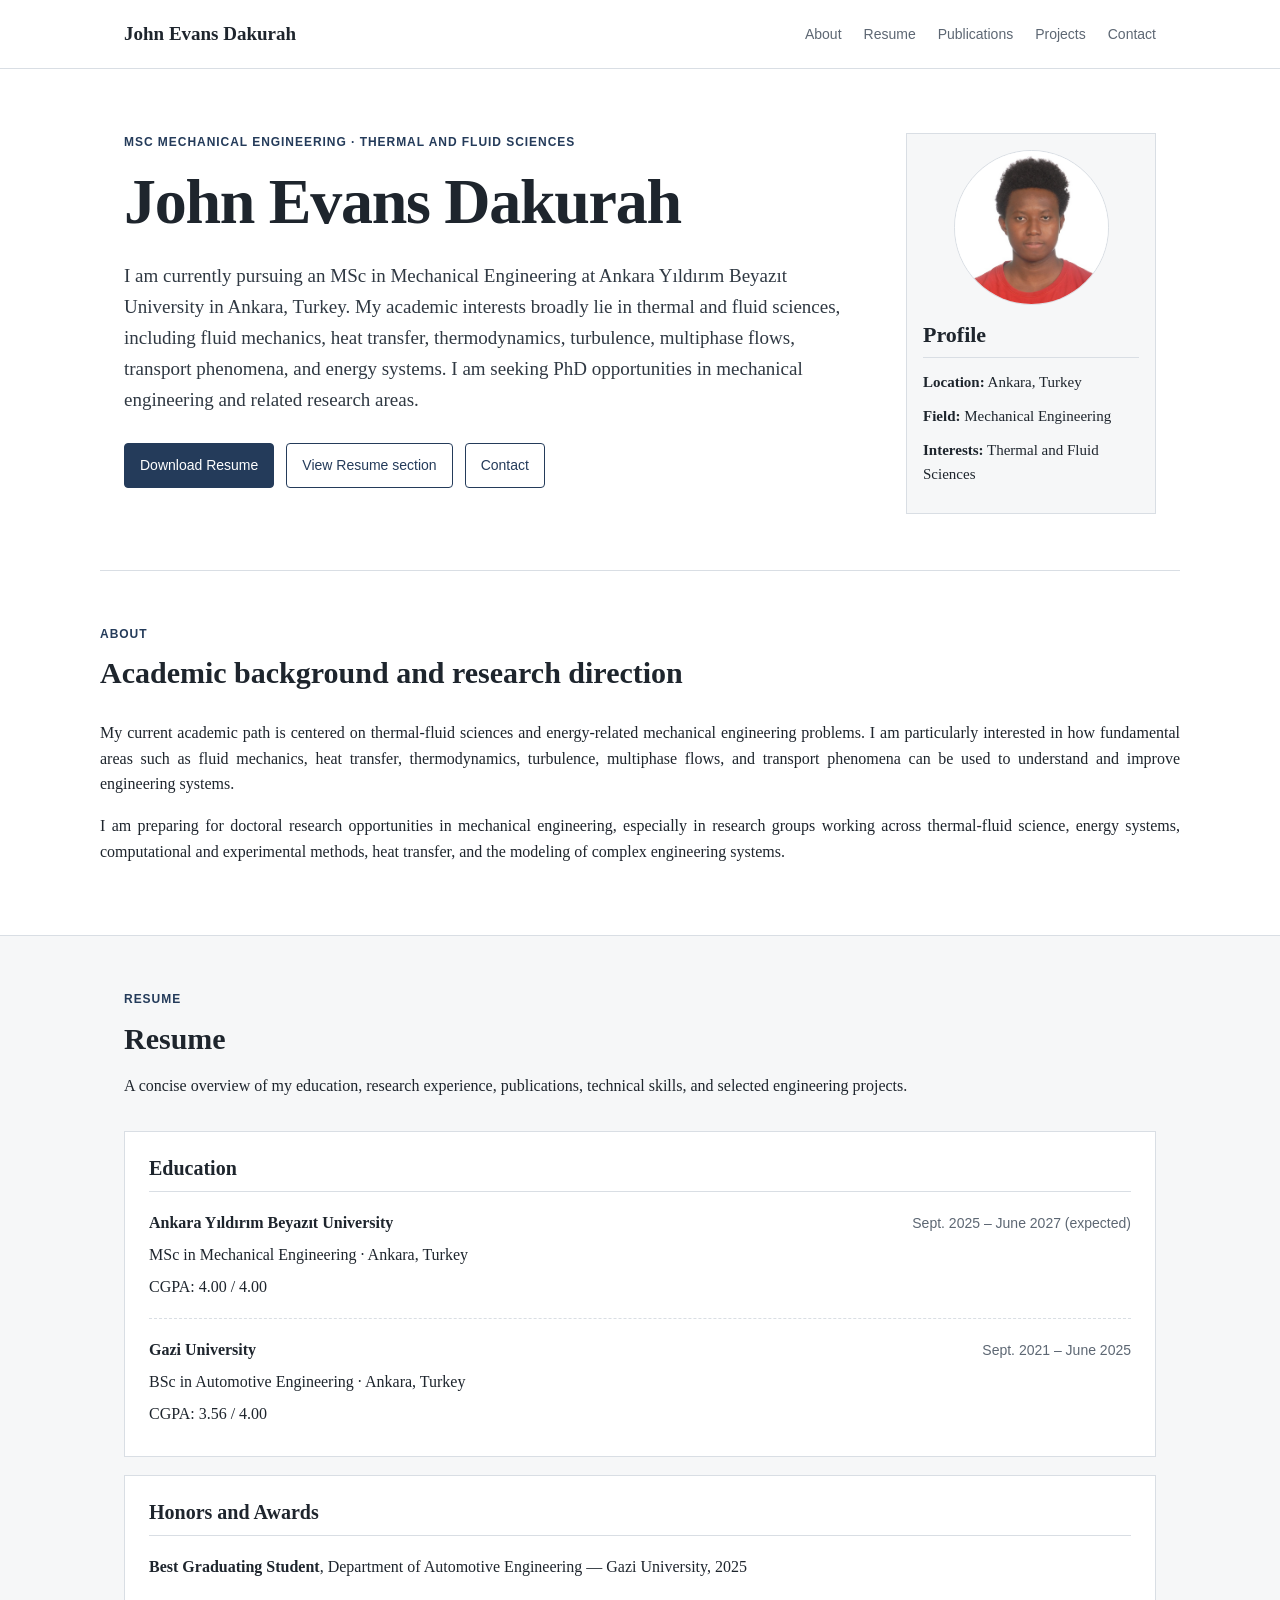
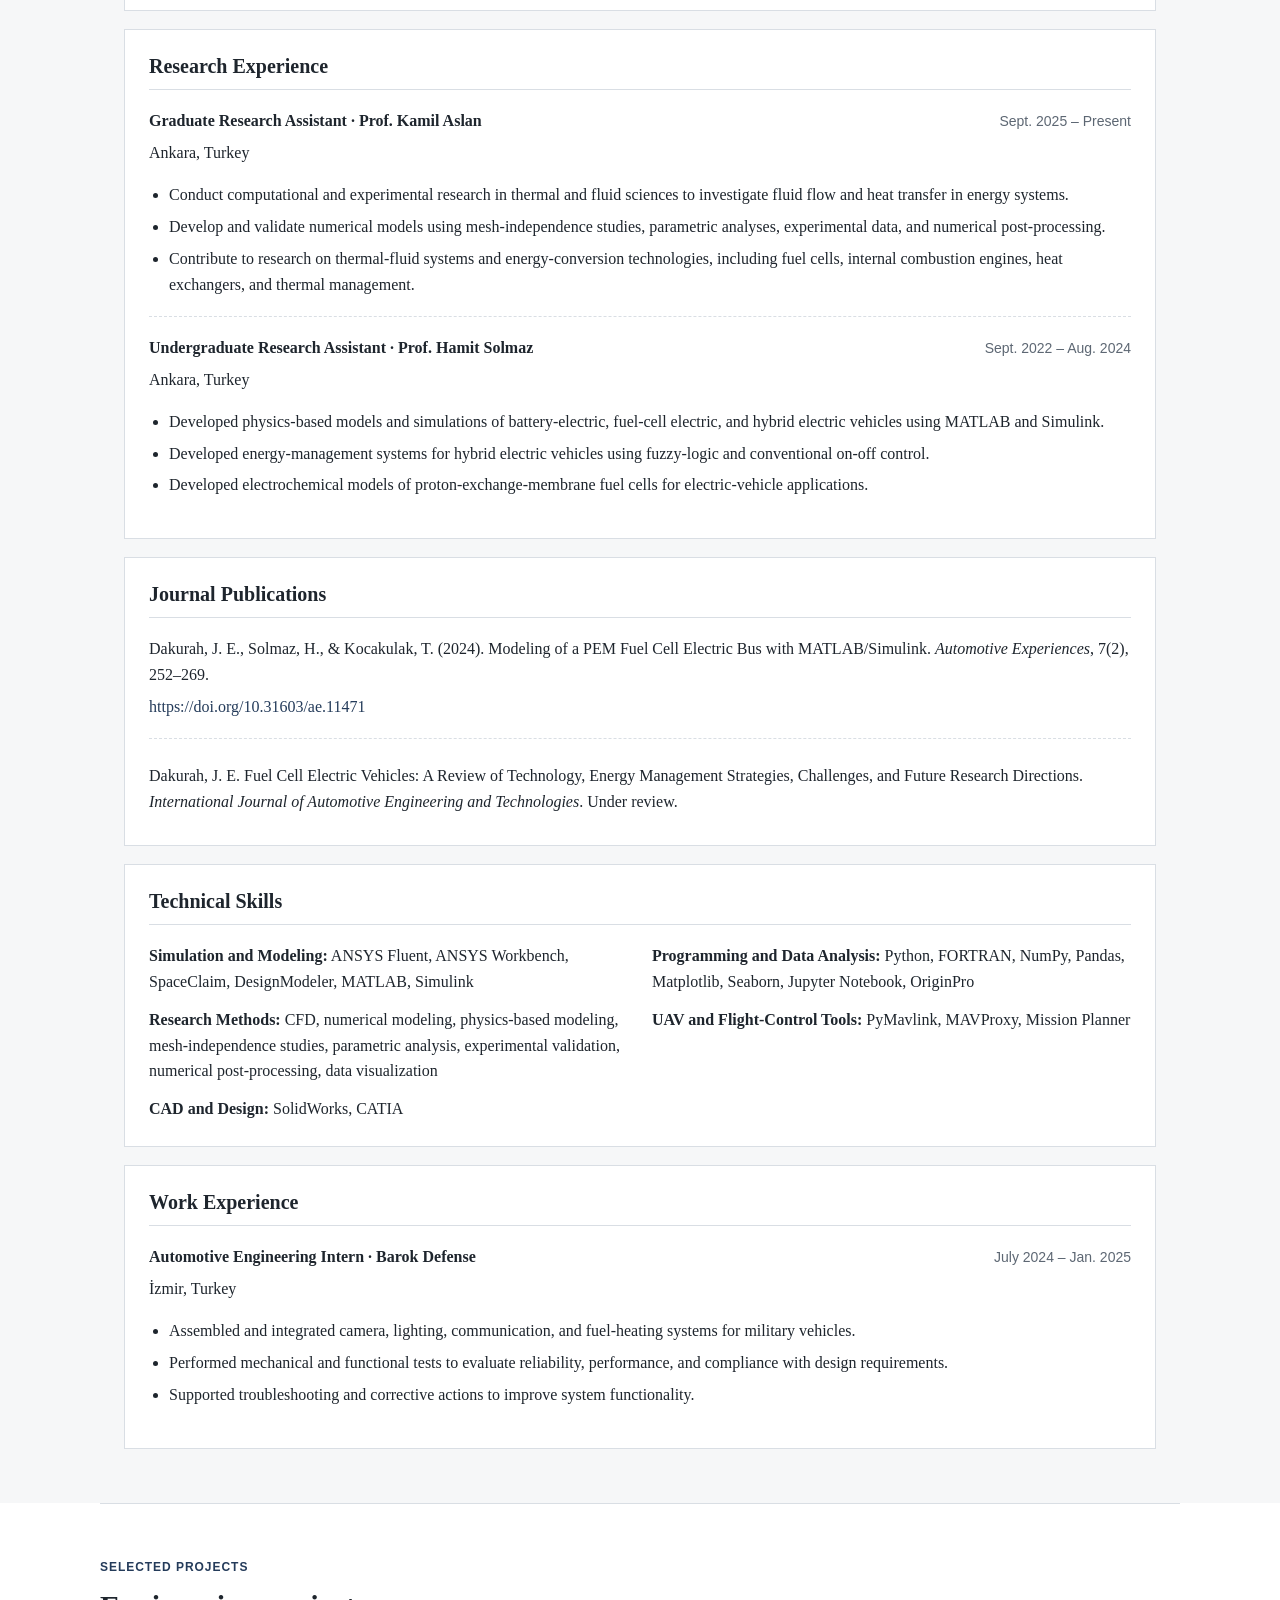
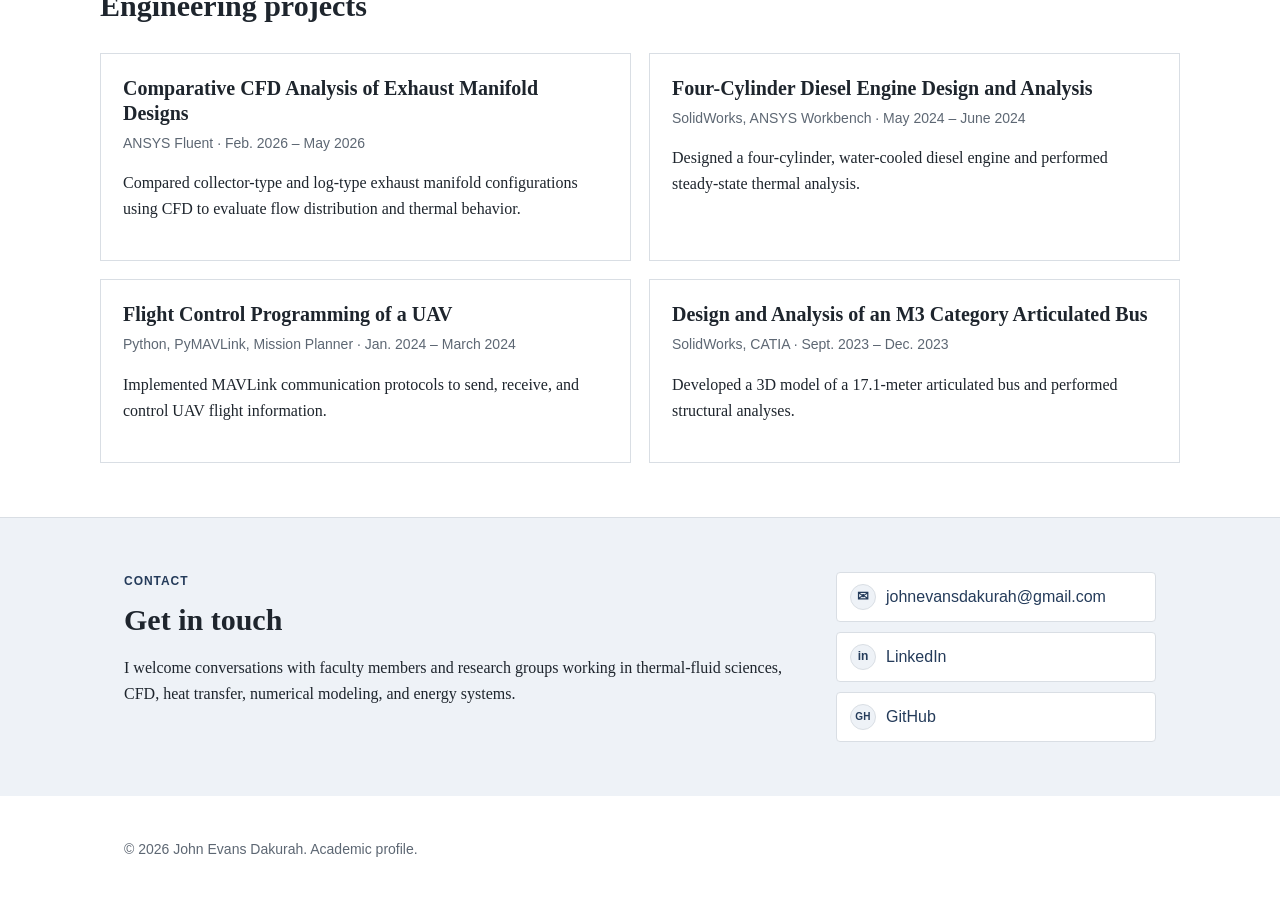
==== index.html @ e7c843f0 "Deploy academic profile website" ====
<!DOCTYPE html>
<html lang="en">
<head>
  <meta charset="UTF-8" />
  <meta name="viewport" content="width=device-width, initial-scale=1.0" />

  <title>John Evans Dakurah | Mechanical Engineering MSc Student</title>
  <meta name="description" content="Academic profile of John Evans Dakurah, an MSc Mechanical Engineering student at Ankara Yıldırım Beyazıt University with interests in thermal and fluid sciences, energy systems, CFD, heat transfer, and doctoral research opportunities." />
  <meta name="author" content="John Evans Dakurah" />
  <meta name="keywords" content="John Evans Dakurah, Mechanical Engineering, MSc Mechanical Engineering, Thermal and Fluid Sciences, Computational Fluid Dynamics, CFD, Heat Transfer, Fluid Mechanics, Energy Systems, Ankara Yıldırım Beyazıt University" />
  <meta name="robots" content="index, follow" />
  <link rel="canonical" href="https://johnevansdakurah.github.io/" />

  <meta property="og:type" content="profile" />
  <meta property="og:title" content="John Evans Dakurah | Mechanical Engineering MSc Student" />
  <meta property="og:description" content="Academic profile of John Evans Dakurah, focused on thermal and fluid sciences, energy systems, CFD, heat transfer, and PhD research opportunities." />
  <meta property="og:url" content="https://johnevansdakurah.github.io/" />
  <meta property="og:image" content="https://johnevansdakurah.github.io/assets/john-evans-dakurah.jpg" />
  <meta property="og:site_name" content="John Evans Dakurah" />

  <meta name="twitter:card" content="summary" />
  <meta name="twitter:title" content="John Evans Dakurah | Mechanical Engineering MSc Student" />
  <meta name="twitter:description" content="Academic profile focused on thermal and fluid sciences, energy systems, CFD, heat transfer, and PhD research opportunities." />
  <meta name="twitter:image" content="https://johnevansdakurah.github.io/assets/john-evans-dakurah.jpg" />

  <link rel="icon" type="image/svg+xml" href="assets/favicon.svg" />
  <link rel="stylesheet" href="styles.css" />

  <script type="application/ld+json">
  {
    "@context": "https://schema.org",
    "@type": "Person",
    "name": "John Evans Dakurah",
    "url": "https://johnevansdakurah.github.io/",
    "image": "https://johnevansdakurah.github.io/assets/john-evans-dakurah.jpg",
    "email": "mailto:johnevansdakurah@gmail.com",
    "jobTitle": "MSc Mechanical Engineering Student",
    "affiliation": {
      "@type": "CollegeOrUniversity",
      "name": "Ankara Yıldırım Beyazıt University"
    },
    "alumniOf": {
      "@type": "CollegeOrUniversity",
      "name": "Gazi University"
    },
    "knowsAbout": [
      "Mechanical Engineering",
      "Thermal and Fluid Sciences",
      "Computational Fluid Dynamics",
      "Heat Transfer",
      "Fluid Mechanics",
      "Energy Systems",
      "Numerical Modeling"
    ],
    "sameAs": [
      "https://www.linkedin.com/in/john-evans-dakurah-824a0a216/",
      "https://github.com/johnevansdakurah"
    ],
    "hasCredential": {
      "@type": "EducationalOccupationalCredential",
      "name": "BSc in Automotive Engineering"
    },
    "subjectOf": {
      "@type": "CreativeWork",
      "name": "John Evans Dakurah Resume",
      "url": "https://johnevansdakurah.github.io/assets/John_Evans_Dakurah_Resume.pdf"
    }
  }
  </script>
</head>
<body>
  <header class="site-header">
    <div class="container header-inner">
      <a class="brand" href="#top">John Evans Dakurah</a>
      <button class="menu-toggle" aria-label="Toggle navigation" aria-expanded="false">Menu</button>
      <nav class="nav" aria-label="Main navigation">
        <a href="#about">About</a>
        <a href="#resume">Resume</a>
        <a href="#publications">Publications</a>
        <a href="#projects">Projects</a>
        <a href="#contact">Contact</a>
      </nav>
    </div>
  </header>

  <main id="top">
    <section class="hero container">
      <div class="hero-copy">
        <p class="eyebrow">MSc Mechanical Engineering · Thermal and Fluid Sciences</p>
        <h1>John Evans Dakurah</h1>
        <p class="lead">
          I am currently pursuing an MSc in Mechanical Engineering at Ankara Yıldırım Beyazıt University in Ankara, Turkey. My academic interests broadly lie in thermal and fluid sciences, including fluid mechanics, heat transfer, thermodynamics, turbulence, multiphase flows, transport phenomena, and energy systems. I am seeking PhD opportunities in mechanical engineering and related research areas.
        </p>
        <div class="hero-actions">
          <a class="button primary" href="assets/John_Evans_Dakurah_Resume.pdf" download>Download Resume</a>
          <a class="button secondary" href="#resume">View Resume section</a>
          <a class="button secondary" href="#contact">Contact</a>
        </div>
      </div>

      <aside class="profile-card" aria-label="Profile summary">
        <img src="assets/john-evans-dakurah.jpg" alt="Portrait of John Evans Dakurah" />
        <div class="profile-text">
          <h2>Profile</h2>
          <p><strong>Location:</strong> Ankara, Turkey</p>
          <p><strong>Field:</strong> Mechanical Engineering</p>
          <p><strong>Interests:</strong> Thermal and Fluid Sciences</p>
        </div>
      </aside>
    </section>

    <section class="section container" id="about">
      <div class="section-heading">
        <p class="eyebrow">About</p>
        <h2>Academic background and research direction</h2>
      </div>
      <div class="about-full">
        <p>
          My current academic path is centered on thermal-fluid sciences and energy-related mechanical engineering problems. I am particularly interested in how fundamental areas such as fluid mechanics, heat transfer, thermodynamics, turbulence, multiphase flows, and transport phenomena can be used to understand and improve engineering systems.
        </p>
        <p>
          I am preparing for doctoral research opportunities in mechanical engineering, especially in research groups working across thermal-fluid science, energy systems, computational and experimental methods, heat transfer, and the modeling of complex engineering systems.
        </p>
      </div>
    </section>

    <section class="section muted" id="resume">
      <div class="container">
        <div class="section-heading compact">
          <p class="eyebrow">Resume</p>
          <h2>Resume</h2>
          <p>A concise overview of my education, research experience, publications, technical skills, and selected engineering projects.</p>
        </div>

        <div class="cv-layout">
          <article class="cv-block">
            <h3>Education</h3>
            <div class="cv-item">
              <div class="cv-topline">
                <strong>Ankara Yıldırım Beyazıt University</strong>
                <span>Sept. 2025 – June 2027 (expected)</span>
              </div>
              <p>MSc in Mechanical Engineering · Ankara, Turkey</p>
              <p>CGPA: 4.00 / 4.00</p>
            </div>
            <div class="cv-item">
              <div class="cv-topline">
                <strong>Gazi University</strong>
                <span>Sept. 2021 – June 2025</span>
              </div>
              <p>BSc in Automotive Engineering · Ankara, Turkey</p>
              <p>CGPA: 3.56 / 4.00</p>
            </div>
          </article>

          <article class="cv-block">
            <h3>Honors and Awards</h3>
            <div class="cv-item">
              <p><strong>Best Graduating Student</strong>, Department of Automotive Engineering — Gazi University, 2025</p>
            </div>
          </article>

          <article class="cv-block">
            <h3>Research Experience</h3>
            <div class="cv-item">
              <div class="cv-topline">
                <strong>Graduate Research Assistant · Prof. Kamil Aslan</strong>
                <span>Sept. 2025 – Present</span>
              </div>
              <p>Ankara, Turkey</p>
              <ul>
                <li>Conduct computational and experimental research in thermal and fluid sciences to investigate fluid flow and heat transfer in energy systems.</li>
                <li>Develop and validate numerical models using mesh-independence studies, parametric analyses, experimental data, and numerical post-processing.</li>
                <li>Contribute to research on thermal-fluid systems and energy-conversion technologies, including fuel cells, internal combustion engines, heat exchangers, and thermal management.</li>
              </ul>
            </div>
            <div class="cv-item">
              <div class="cv-topline">
                <strong>Undergraduate Research Assistant · Prof. Hamit Solmaz</strong>
                <span>Sept. 2022 – Aug. 2024</span>
              </div>
              <p>Ankara, Turkey</p>
              <ul>
                <li>Developed physics-based models and simulations of battery-electric, fuel-cell electric, and hybrid electric vehicles using MATLAB and Simulink.</li>
                <li>Developed energy-management systems for hybrid electric vehicles using fuzzy-logic and conventional on-off control.</li>
                <li>Developed electrochemical models of proton-exchange-membrane fuel cells for electric-vehicle applications.</li>
              </ul>
            </div>
          </article>

          <article class="cv-block" id="publications">
            <h3>Journal Publications</h3>
            <div class="cv-item">
              <p>Dakurah, J. E., Solmaz, H., &amp; Kocakulak, T. (2024). Modeling of a PEM Fuel Cell Electric Bus with MATLAB/Simulink. <em>Automotive Experiences</em>, 7(2), 252–269.</p>
              <p><a href="https://doi.org/10.31603/ae.11471">https://doi.org/10.31603/ae.11471</a></p>
            </div>
            <div class="cv-item">
              <p>Dakurah, J. E. Fuel Cell Electric Vehicles: A Review of Technology, Energy Management Strategies, Challenges, and Future Research Directions. <em>International Journal of Automotive Engineering and Technologies</em>. Under review.</p>
            </div>
          </article>

          <article class="cv-block">
            <h3>Technical Skills</h3>
            <div class="skill-grid skill-columns">
              <div class="skill-column">
                <p><strong>Simulation and Modeling:</strong> ANSYS Fluent, ANSYS Workbench, SpaceClaim, DesignModeler, MATLAB, Simulink</p>
                <p><strong>Research Methods:</strong> CFD, numerical modeling, physics-based modeling, mesh-independence studies, parametric analysis, experimental validation, numerical post-processing, data visualization</p>
                <p><strong>CAD and Design:</strong> SolidWorks, CATIA</p>
              </div>
              <div class="skill-column">
                <p><strong>Programming and Data Analysis:</strong> Python, FORTRAN, NumPy, Pandas, Matplotlib, Seaborn, Jupyter Notebook, OriginPro</p>
                <p><strong>UAV and Flight-Control Tools:</strong> PyMavlink, MAVProxy, Mission Planner</p>
              </div>
            </div>
          </article>

          <article class="cv-block">
            <h3>Work Experience</h3>
            <div class="cv-item">
              <div class="cv-topline">
                <strong>Automotive Engineering Intern · Barok Defense</strong>
                <span>July 2024 – Jan. 2025</span>
              </div>
              <p>İzmir, Turkey</p>
              <ul>
                <li>Assembled and integrated camera, lighting, communication, and fuel-heating systems for military vehicles.</li>
                <li>Performed mechanical and functional tests to evaluate reliability, performance, and compliance with design requirements.</li>
                <li>Supported troubleshooting and corrective actions to improve system functionality.</li>
              </ul>
            </div>
          </article>
        </div>
      </div>
    </section>

    <section class="section container" id="projects">
      <div class="section-heading">
        <p class="eyebrow">Selected Projects</p>
        <h2>Engineering projects</h2>
      </div>
      <div class="project-list">
        <article>
          <h3>Comparative CFD Analysis of Exhaust Manifold Designs</h3>
          <p class="project-meta">ANSYS Fluent · Feb. 2026 – May 2026</p>
          <p>Compared collector-type and log-type exhaust manifold configurations using CFD to evaluate flow distribution and thermal behavior.</p>
        </article>
        <article>
          <h3>Four-Cylinder Diesel Engine Design and Analysis</h3>
          <p class="project-meta">SolidWorks, ANSYS Workbench · May 2024 – June 2024</p>
          <p>Designed a four-cylinder, water-cooled diesel engine and performed steady-state thermal analysis.</p>
        </article>
        <article>
          <h3>Flight Control Programming of a UAV</h3>
          <p class="project-meta">Python, PyMAVLink, Mission Planner · Jan. 2024 – March 2024</p>
          <p>Implemented MAVLink communication protocols to send, receive, and control UAV flight information.</p>
        </article>
        <article>
          <h3>Design and Analysis of an M3 Category Articulated Bus</h3>
          <p class="project-meta">SolidWorks, CATIA · Sept. 2023 – Dec. 2023</p>
          <p>Developed a 3D model of a 17.1-meter articulated bus and performed structural analyses.</p>
        </article>
      </div>
    </section>

    <section class="section contact-section" id="contact">
      <div class="container contact-card">
        <div>
          <p class="eyebrow">Contact</p>
          <h2>Get in touch</h2>
          <p>
            I welcome conversations with faculty members and research groups working in thermal-fluid sciences, CFD, heat transfer, numerical modeling, and energy systems.
          </p>
        </div>
        <div class="contact-links" aria-label="Contact links">
          <a href="mailto:johnevansdakurah@gmail.com">
            <span class="contact-icon email-icon" aria-hidden="true">✉</span>
            <span>johnevansdakurah@gmail.com</span>
          </a>
          <a href="https://www.linkedin.com/in/john-evans-dakurah-824a0a216/" target="_blank" rel="noopener noreferrer">
            <span class="contact-icon linkedin-icon" aria-hidden="true">in</span>
            <span>LinkedIn</span>
          </a>
          <a href="https://github.com/johnevansdakurah" target="_blank" rel="noopener noreferrer">
            <span class="contact-icon github-icon" aria-hidden="true">GH</span>
            <span>GitHub</span>
          </a>
        </div>
      </div>
    </section>
  </main>

  <footer class="footer">
    <div class="container">
      <p>© <span id="year"></span> John Evans Dakurah. Academic profile.</p>
    </div>
  </footer>

  <script src="script.js"></script>
</body>
</html>
---- styles.css ----
:root {
  --bg: #ffffff;
  --paper: #f6f7f8;
  --ink: #1e252d;
  --muted: #5d6773;
  --line: #d9dee4;
  --accent: #243b5a;
  --accent-soft: #eef2f7;
  --max: 1080px;
}

* { box-sizing: border-box; }
html { scroll-behavior: smooth; }
body {
  margin: 0;
  font-family: Georgia, 'Times New Roman', serif;
  background: var(--bg);
  color: var(--ink);
  line-height: 1.62;
}

a { color: var(--accent); text-decoration: none; }
a:hover { text-decoration: underline; }

.container {
  max-width: var(--max);
  margin: 0 auto;
  padding: 0 24px;
}

.site-header {
  border-bottom: 1px solid var(--line);
  background: rgba(255,255,255,.96);
  position: sticky;
  top: 0;
  z-index: 10;
}

.header-inner {
  min-height: 68px;
  display: flex;
  align-items: center;
  justify-content: space-between;
  gap: 20px;
}

.brand {
  font-size: 19px;
  font-weight: 700;
  color: var(--ink);
}

.nav {
  display: flex;
  align-items: center;
  gap: 22px;
  font-family: Arial, Helvetica, sans-serif;
  font-size: 14px;
}

.nav a { color: var(--muted); }
.nav a:hover { color: var(--accent); text-decoration: none; }
.menu-toggle { display: none; }

.hero {
  display: grid;
  grid-template-columns: minmax(0, 1fr) 250px;
  gap: 48px;
  padding-top: 64px;
  padding-bottom: 56px;
  align-items: start;
}

.eyebrow {
  margin: 0 0 10px;
  font-family: Arial, Helvetica, sans-serif;
  font-size: 12px;
  letter-spacing: .08em;
  text-transform: uppercase;
  color: var(--accent);
  font-weight: 700;
}

h1, h2, h3 { line-height: 1.25; margin-top: 0; color: var(--ink); }
h1 { font-size: clamp(38px, 7vw, 64px); margin-bottom: 18px; letter-spacing: -.02em; }
h2 { font-size: 30px; margin-bottom: 12px; }
h3 { font-size: 20px; margin-bottom: 8px; }

.lead { font-size: 19px; color: #303943; }
.hero-copy p { max-width: 760px; }

.hero-actions {
  display: flex;
  flex-wrap: wrap;
  gap: 12px;
  margin-top: 28px;
  font-family: Arial, Helvetica, sans-serif;
}

.button {
  display: inline-block;
  padding: 10px 15px;
  border: 1px solid var(--accent);
  border-radius: 4px;
  font-size: 14px;
}
.button:hover { text-decoration: none; }
.button.primary { background: var(--accent); color: white; }
.button.secondary { background: white; color: var(--accent); }

.profile-card {
  border: 1px solid var(--line);
  background: var(--paper);
  padding: 16px;
  max-width: 250px;
}
.profile-card img {
  width: 155px;
  height: 155px;
  display: block;
  margin: 0 auto 16px;
  object-fit: cover;
  object-position: center center;
  border: 1px solid var(--line);
  border-radius: 50%;
}
.profile-text h2 { font-size: 22px; border-bottom: 1px solid var(--line); padding-bottom: 8px; }
.profile-text p { margin: 10px 0; font-size: 15px; }

.section {
  padding: 54px 0;
  border-top: 1px solid var(--line);
}
.muted { background: var(--paper); }
.section-heading { margin-bottom: 28px; max-width: 760px; }
.section-heading.compact { margin-bottom: 32px; }
.section-heading.compact p:not(.eyebrow) {
  text-align: justify;
}
.about-full {
  max-width: 860px;
}
.about-full p {
  margin-top: 0;
  text-align: justify;
}
ul { padding-left: 20px; }
li { margin: 6px 0; }

.cv-layout {
  display: grid;
  gap: 18px;
}
.cv-block {
  background: white;
  border: 1px solid var(--line);
  padding: 24px;
}
.cv-block h3 {
  padding-bottom: 10px;
  border-bottom: 1px solid var(--line);
  margin-bottom: 18px;
}
.cv-item + .cv-item { margin-top: 18px; padding-top: 18px; border-top: 1px dashed var(--line); }
.cv-item p { margin: 6px 0; }
.cv-topline {
  display: flex;
  justify-content: space-between;
  gap: 20px;
  align-items: baseline;
}
.cv-topline span {
  font-family: Arial, Helvetica, sans-serif;
  color: var(--muted);
  font-size: 14px;
  white-space: nowrap;
}
.skill-grid {
  display: grid;
  grid-template-columns: 1fr 1fr;
  gap: 12px 24px;
}
.skill-grid p { margin: 0; }
.skill-column { display: flex; flex-direction: column; gap: 12px; }

.project-list {
  display: grid;
  grid-template-columns: 1fr 1fr;
  gap: 18px;
}
.project-list article {
  border: 1px solid var(--line);
  padding: 22px;
  background: white;
}
.project-meta {
  font-family: Arial, Helvetica, sans-serif;
  color: var(--muted);
  font-size: 14px;
  margin-top: -2px;
}

.contact-section { background: var(--accent-soft); }
.contact-card {
  display: grid;
  grid-template-columns: 1fr 320px;
  gap: 36px;
  align-items: start;
}
.contact-links {
  display: grid;
  gap: 10px;
  font-family: Arial, Helvetica, sans-serif;
}
.contact-links a {
  border: 1px solid var(--line);
  background: white;
  padding: 11px 13px;
  border-radius: 4px;
  display: flex;
  align-items: center;
  gap: 10px;
}
.contact-links a:hover { text-decoration: none; border-color: var(--accent); }
.contact-icon {
  width: 26px;
  height: 26px;
  border: 1px solid var(--line);
  border-radius: 50%;
  display: inline-flex;
  align-items: center;
  justify-content: center;
  flex: 0 0 26px;
  font-size: 12px;
  font-weight: 700;
  color: var(--accent);
  background: var(--accent-soft);
}
.email-icon { font-size: 14px; }
.linkedin-icon { font-family: Arial, Helvetica, sans-serif; }
.github-icon { font-size: 10px; letter-spacing: .02em; }
.footer {
  padding: 28px 0;
  color: var(--muted);
  font-family: Arial, Helvetica, sans-serif;
  font-size: 14px;
}

@media (max-width: 820px) {
  .menu-toggle {
    display: inline-block;
    border: 1px solid var(--line);
    background: white;
    padding: 8px 10px;
    border-radius: 4px;
  }
  .nav {
    display: none;
    position: absolute;
    top: 68px;
    left: 0;
    right: 0;
    background: white;
    border-bottom: 1px solid var(--line);
    padding: 14px 24px;
    flex-direction: column;
    align-items: flex-start;
  }
  .nav.open { display: flex; }
  .hero, .contact-card { grid-template-columns: 1fr; }
  .hero { gap: 32px; padding-top: 42px; }
  .profile-card { max-width: 300px; margin: 0 auto; }
  .skill-grid, .project-list { grid-template-columns: 1fr; }
  .cv-topline { display: block; }
  .cv-topline span { display: block; margin-top: 4px; }
}

/* Final alignment adjustments: make About and CV intro span the full content width */
#about .section-heading,
#about .about-full,
#resume .section-heading {
  max-width: none;
  width: 100%;
}

#about .about-full p,
#resume .section-heading p:not(.eyebrow) {
  max-width: none;
  width: 100%;
  text-align: justify;
  text-align-last: left;
}

@media (min-width: 821px) {
  #resume .section-heading.compact p:not(.eyebrow) {
    white-space: nowrap;
  }
}
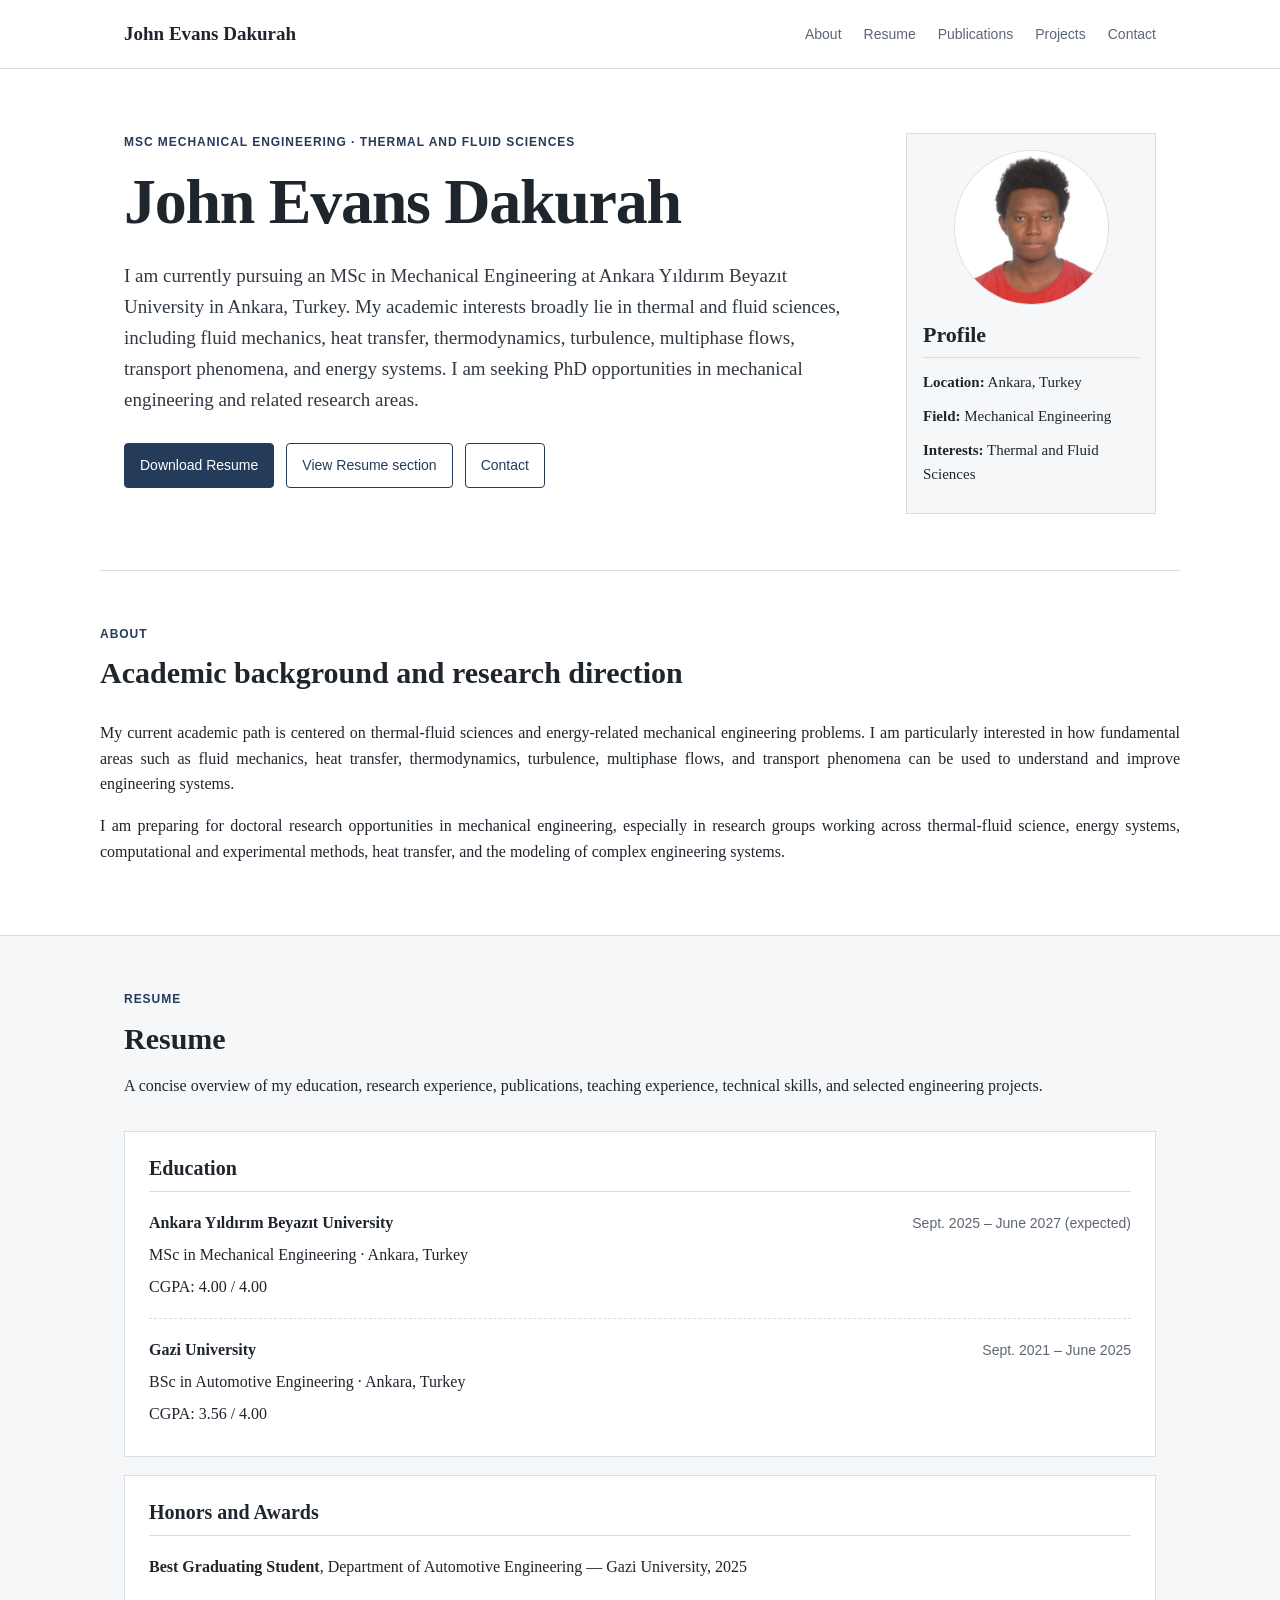
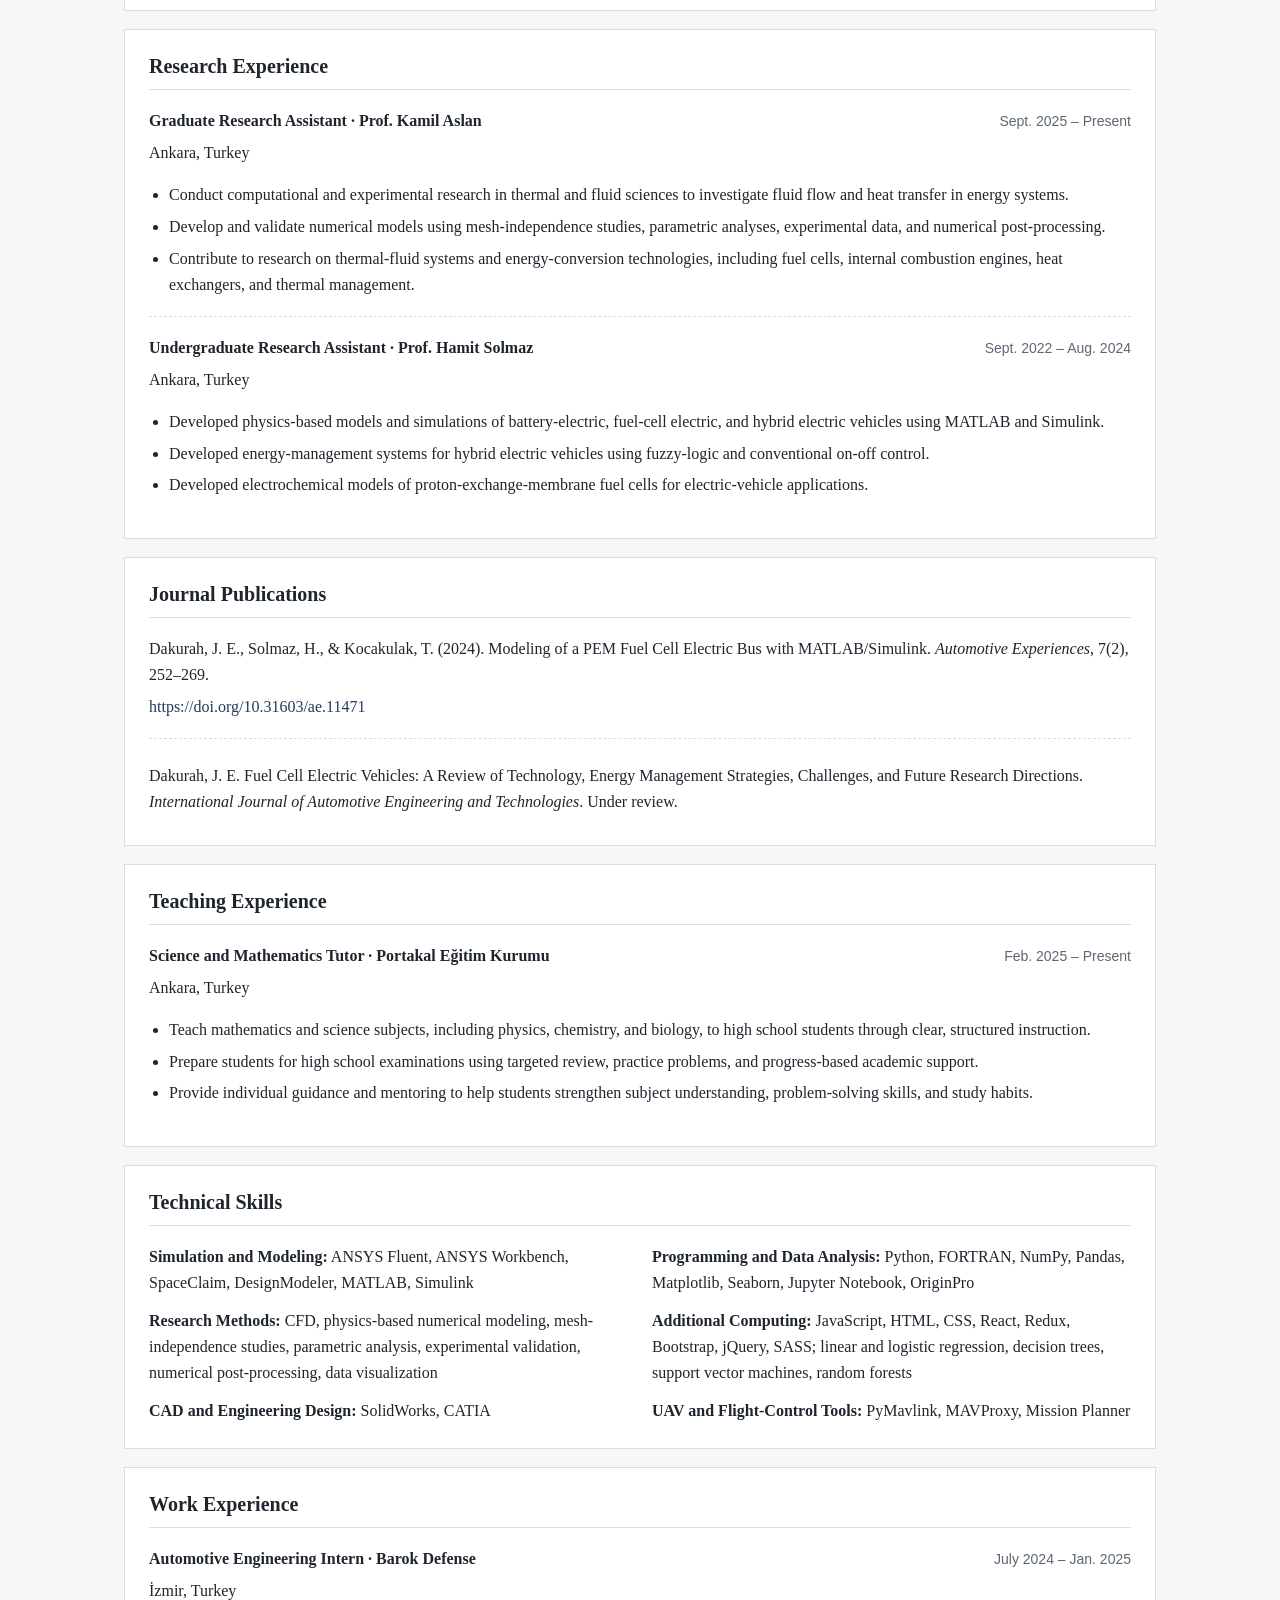
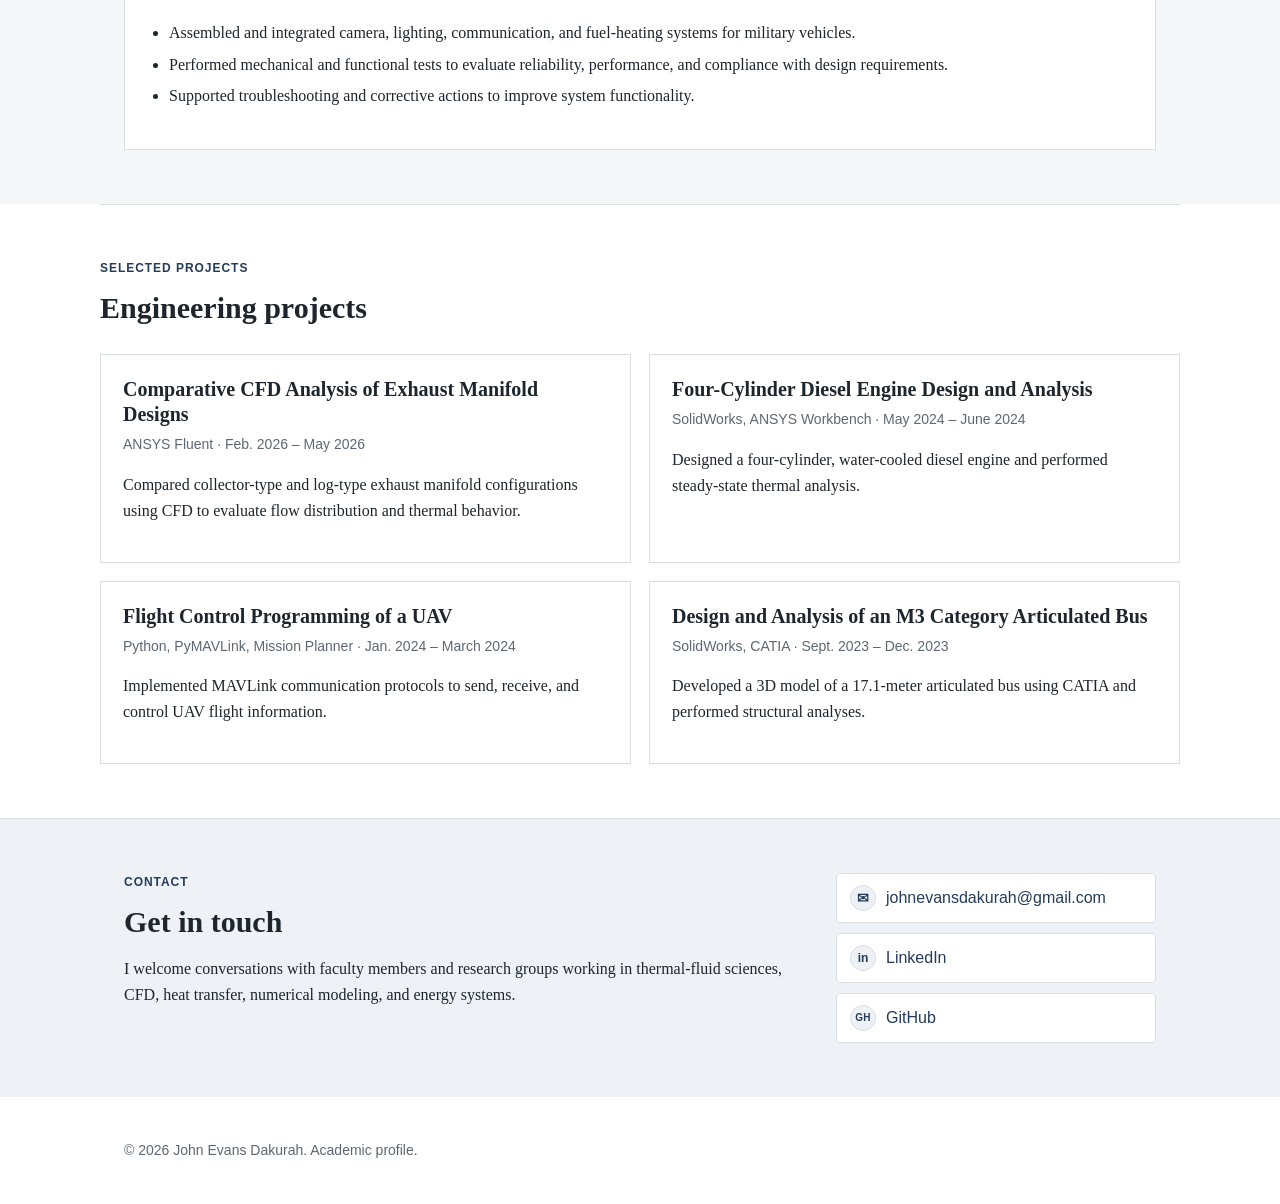
==== commit 27991231: "Update resume skills and teaching experience" ====
--- a/index.html
+++ b/index.html
@@ -129,7 +129,7 @@
         <div class="section-heading compact">
           <p class="eyebrow">Resume</p>
           <h2>Resume</h2>
-          <p>A concise overview of my education, research experience, publications, technical skills, and selected engineering projects.</p>
+          <p>A concise overview of my education, research experience, publications, teaching experience, technical skills, and selected engineering projects.</p>
         </div>
 
         <div class="cv-layout">
@@ -200,15 +200,32 @@
           </article>
 
           <article class="cv-block">
+            <h3>Teaching Experience</h3>
+            <div class="cv-item">
+              <div class="cv-topline">
+                <strong>Science and Mathematics Tutor · Portakal Eğitim Kurumu</strong>
+                <span>Feb. 2025 – Present</span>
+              </div>
+              <p>Ankara, Turkey</p>
+              <ul>
+                <li>Teach mathematics and science subjects, including physics, chemistry, and biology, to high school students through clear, structured instruction.</li>
+                <li>Prepare students for high school examinations using targeted review, practice problems, and progress-based academic support.</li>
+                <li>Provide individual guidance and mentoring to help students strengthen subject understanding, problem-solving skills, and study habits.</li>
+              </ul>
+            </div>
+          </article>
+
+          <article class="cv-block">
             <h3>Technical Skills</h3>
             <div class="skill-grid skill-columns">
               <div class="skill-column">
                 <p><strong>Simulation and Modeling:</strong> ANSYS Fluent, ANSYS Workbench, SpaceClaim, DesignModeler, MATLAB, Simulink</p>
-                <p><strong>Research Methods:</strong> CFD, numerical modeling, physics-based modeling, mesh-independence studies, parametric analysis, experimental validation, numerical post-processing, data visualization</p>
-                <p><strong>CAD and Design:</strong> SolidWorks, CATIA</p>
+                <p><strong>Research Methods:</strong> CFD, physics-based numerical modeling, mesh-independence studies, parametric analysis, experimental validation, numerical post-processing, data visualization</p>
+                <p><strong>CAD and Engineering Design:</strong> SolidWorks, CATIA</p>
               </div>
               <div class="skill-column">
                 <p><strong>Programming and Data Analysis:</strong> Python, FORTRAN, NumPy, Pandas, Matplotlib, Seaborn, Jupyter Notebook, OriginPro</p>
+                <p><strong>Additional Computing:</strong> JavaScript, HTML, CSS, React, Redux, Bootstrap, jQuery, SASS; linear and logistic regression, decision trees, support vector machines, random forests</p>
                 <p><strong>UAV and Flight-Control Tools:</strong> PyMavlink, MAVProxy, Mission Planner</p>
               </div>
             </div>
@@ -257,7 +274,7 @@
         <article>
           <h3>Design and Analysis of an M3 Category Articulated Bus</h3>
           <p class="project-meta">SolidWorks, CATIA · Sept. 2023 – Dec. 2023</p>
-          <p>Developed a 3D model of a 17.1-meter articulated bus and performed structural analyses.</p>
+          <p>Developed a 3D model of a 17.1-meter articulated bus using CATIA and performed structural analyses.</p>
         </article>
       </div>
     </section>
--- a/styles.css
+++ b/styles.css
@@ -296,3 +296,67 @@
     white-space: nowrap;
   }
 }
+
+/* Mobile readability and academic card treatment */
+@media (max-width: 820px) {
+  .container {
+    padding-left: 22px;
+    padding-right: 22px;
+  }
+
+  .section {
+    padding: 42px 0;
+  }
+
+  #about .about-full {
+    background: #ffffff;
+    border: 1px solid var(--line);
+    border-left: 4px solid var(--accent);
+    padding: 22px 20px;
+    box-shadow: 0 8px 22px rgba(30, 37, 45, 0.06);
+  }
+
+  #about .about-full p,
+  #resume .section-heading p:not(.eyebrow) {
+    text-align: left;
+    text-align-last: auto;
+    overflow-wrap: break-word;
+    word-break: normal;
+    hyphens: auto;
+  }
+
+  #resume .section-heading.compact {
+    background: #ffffff;
+    border: 1px solid var(--line);
+    border-left: 4px solid var(--accent);
+    padding: 22px 20px;
+    box-shadow: 0 8px 22px rgba(30, 37, 45, 0.06);
+  }
+
+  #resume .section-heading.compact p:not(.eyebrow) {
+    margin-bottom: 0;
+  }
+}
+
+@media (max-width: 480px) {
+  .container {
+    padding-left: 18px;
+    padding-right: 18px;
+  }
+
+  #about .about-full,
+  #resume .section-heading.compact,
+  .cv-block,
+  .project-list article {
+    padding-left: 18px;
+    padding-right: 18px;
+  }
+
+  h1 {
+    font-size: 38px;
+  }
+
+  h2 {
+    font-size: 26px;
+  }
+}
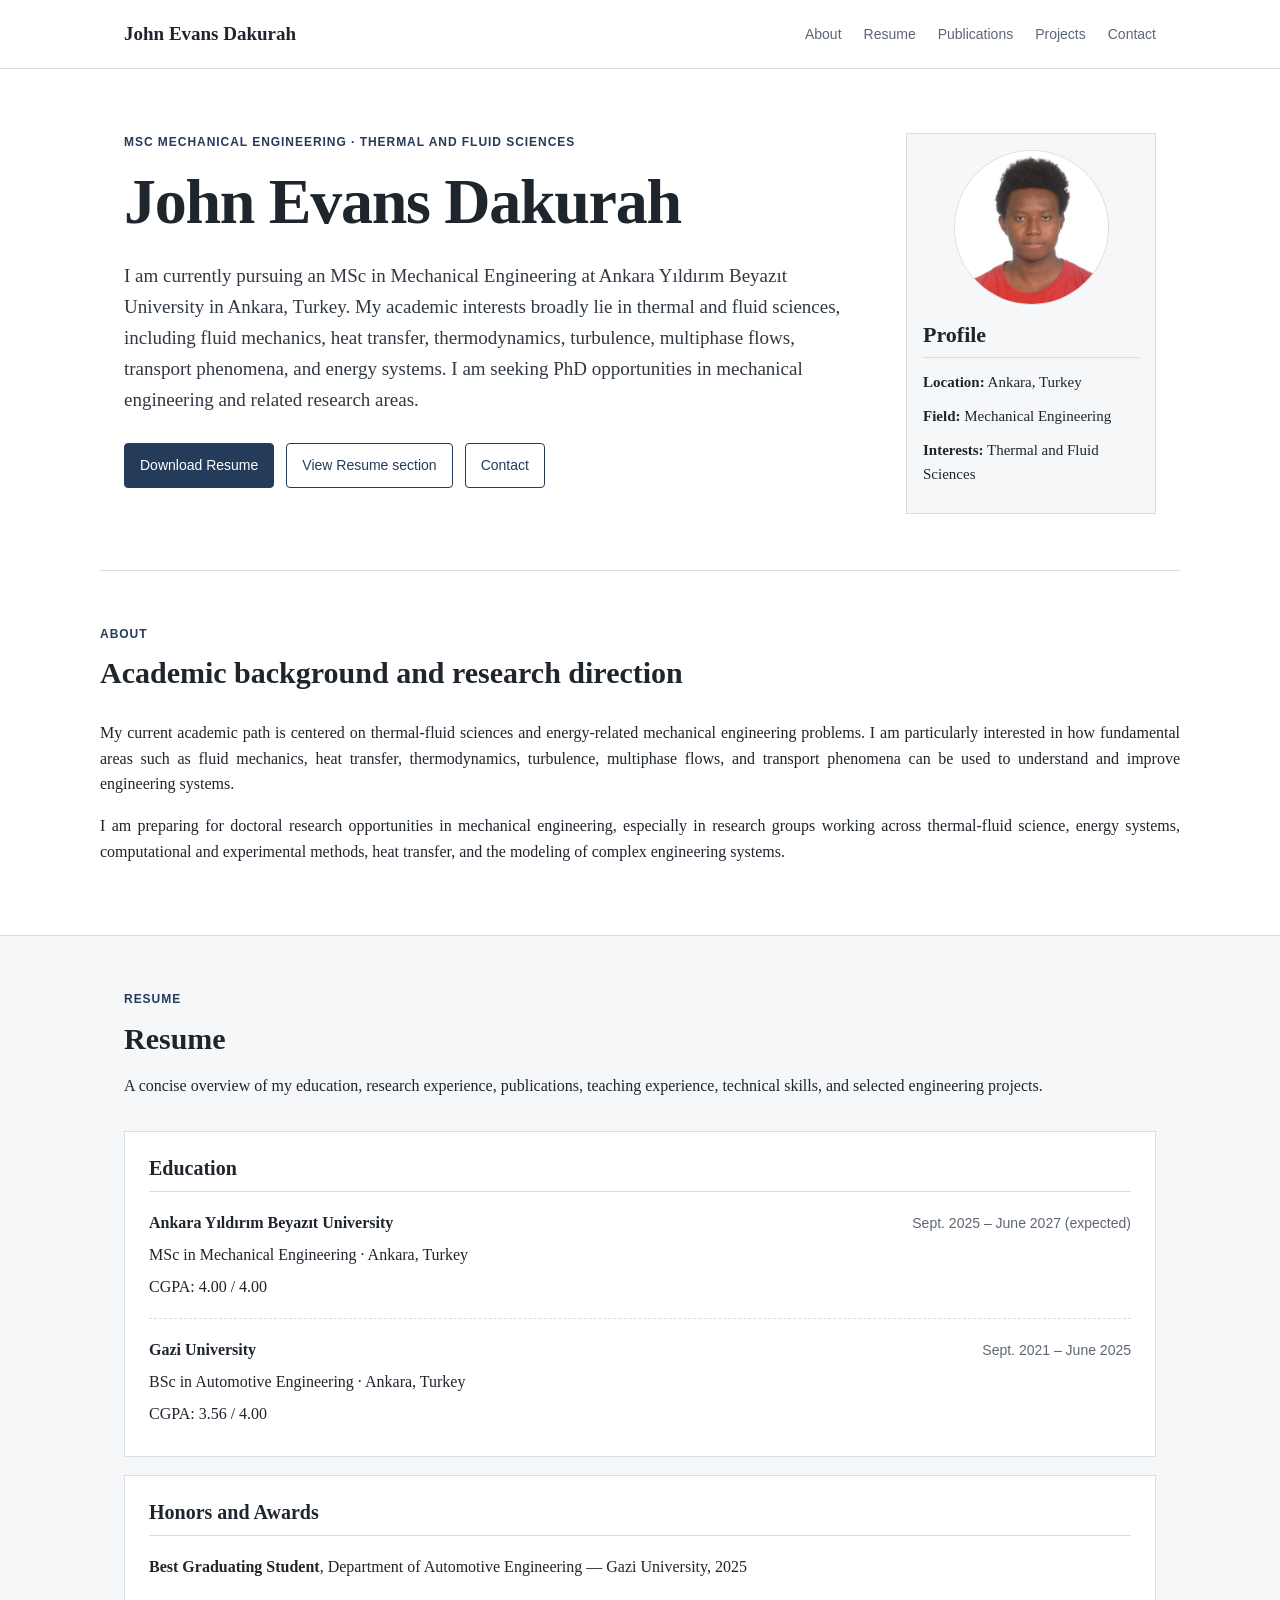
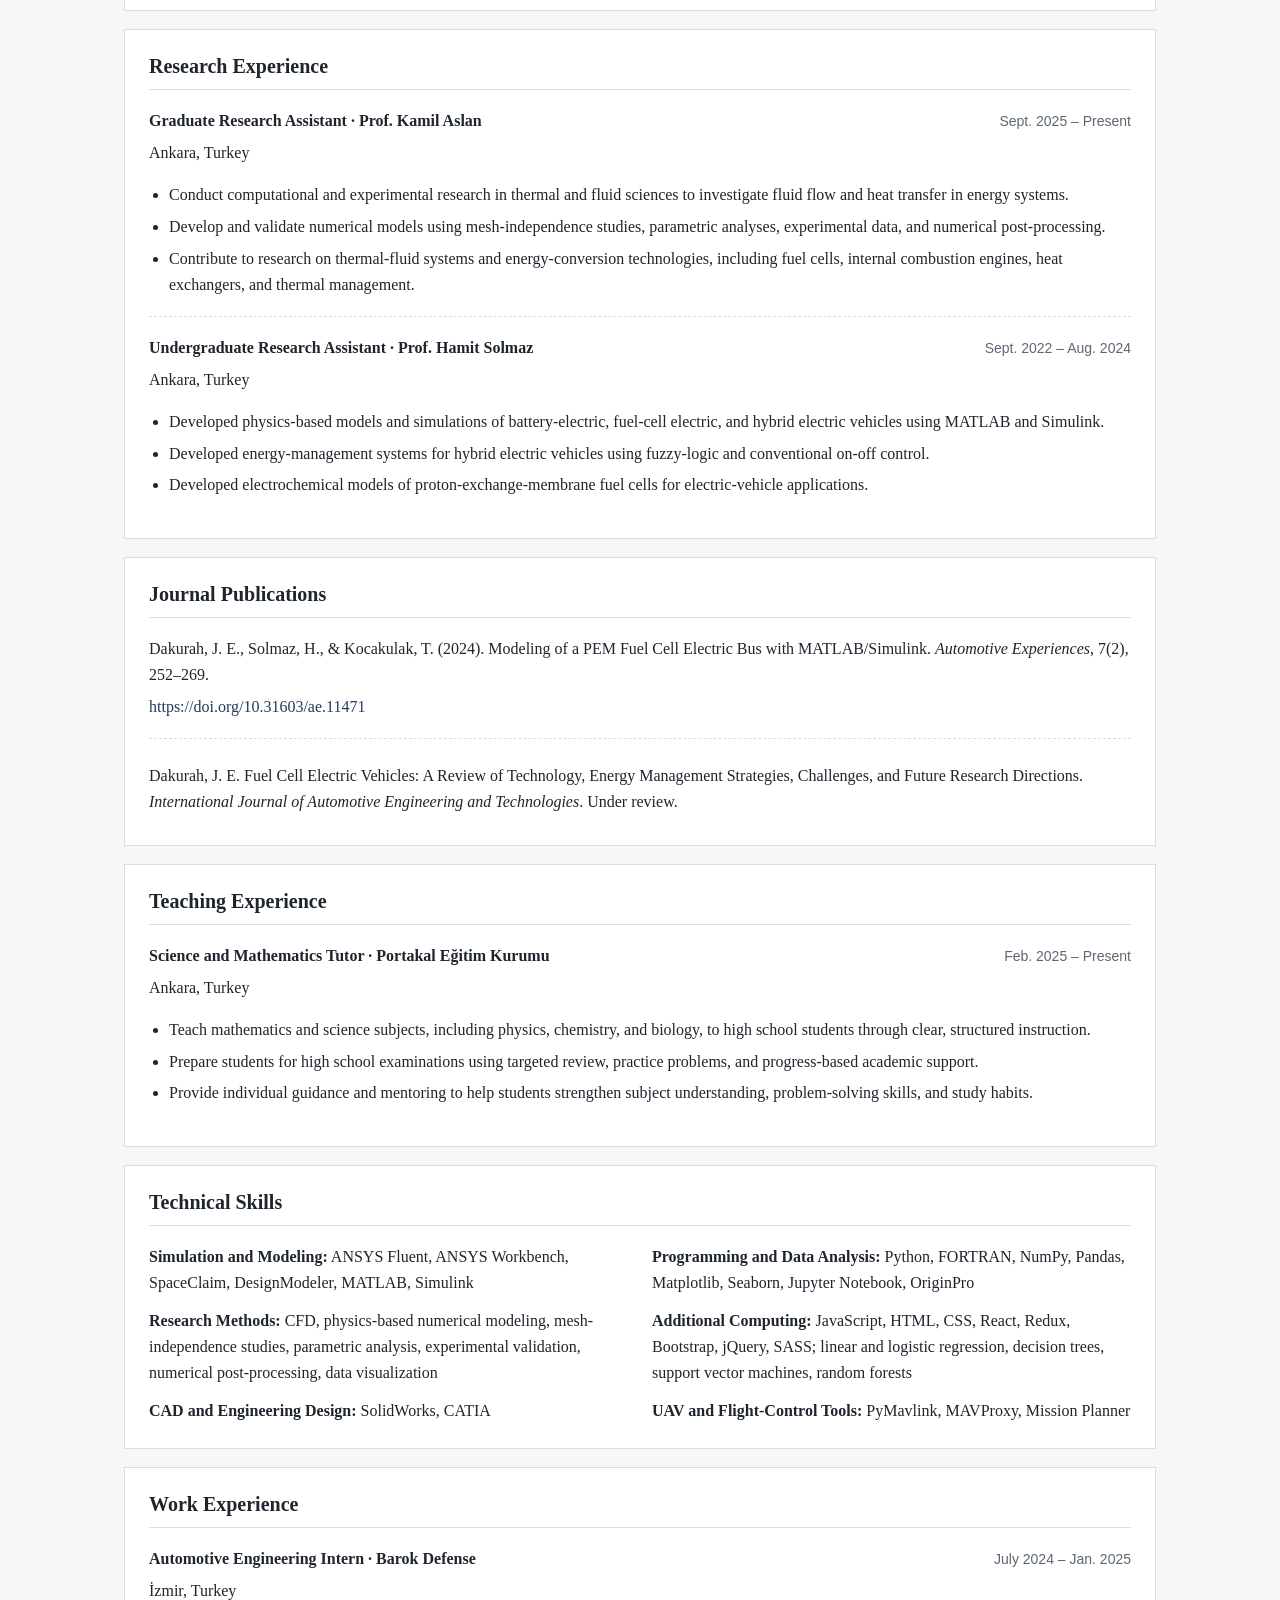
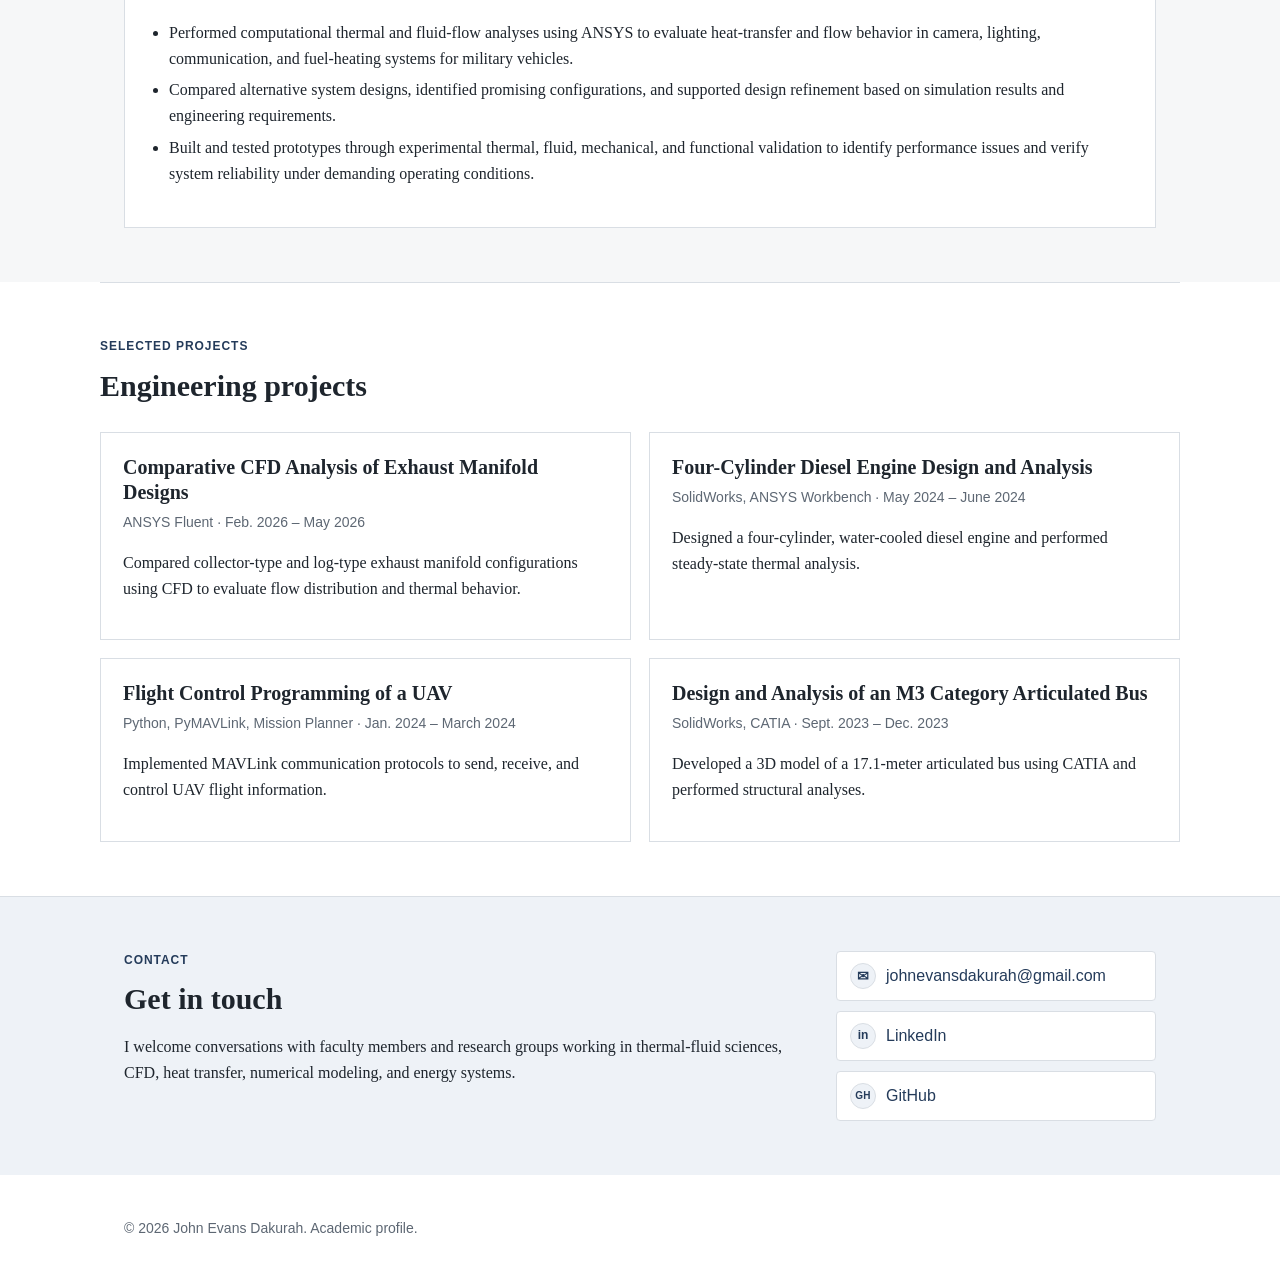
==== commit 78d77c26: "Update work experience and resume" ====
--- a/index.html
+++ b/index.html
@@ -240,9 +240,9 @@
               </div>
               <p>İzmir, Turkey</p>
               <ul>
-                <li>Assembled and integrated camera, lighting, communication, and fuel-heating systems for military vehicles.</li>
-                <li>Performed mechanical and functional tests to evaluate reliability, performance, and compliance with design requirements.</li>
-                <li>Supported troubleshooting and corrective actions to improve system functionality.</li>
+                <li>Performed computational thermal and fluid-flow analyses using ANSYS to evaluate heat-transfer and flow behavior in camera, lighting, communication, and fuel-heating systems for military vehicles.</li>
+                <li>Compared alternative system designs, identified promising configurations, and supported design refinement based on simulation results and engineering requirements.</li>
+                <li>Built and tested prototypes through experimental thermal, fluid, mechanical, and functional validation to identify performance issues and verify system reliability under demanding operating conditions.</li>
               </ul>
             </div>
           </article>
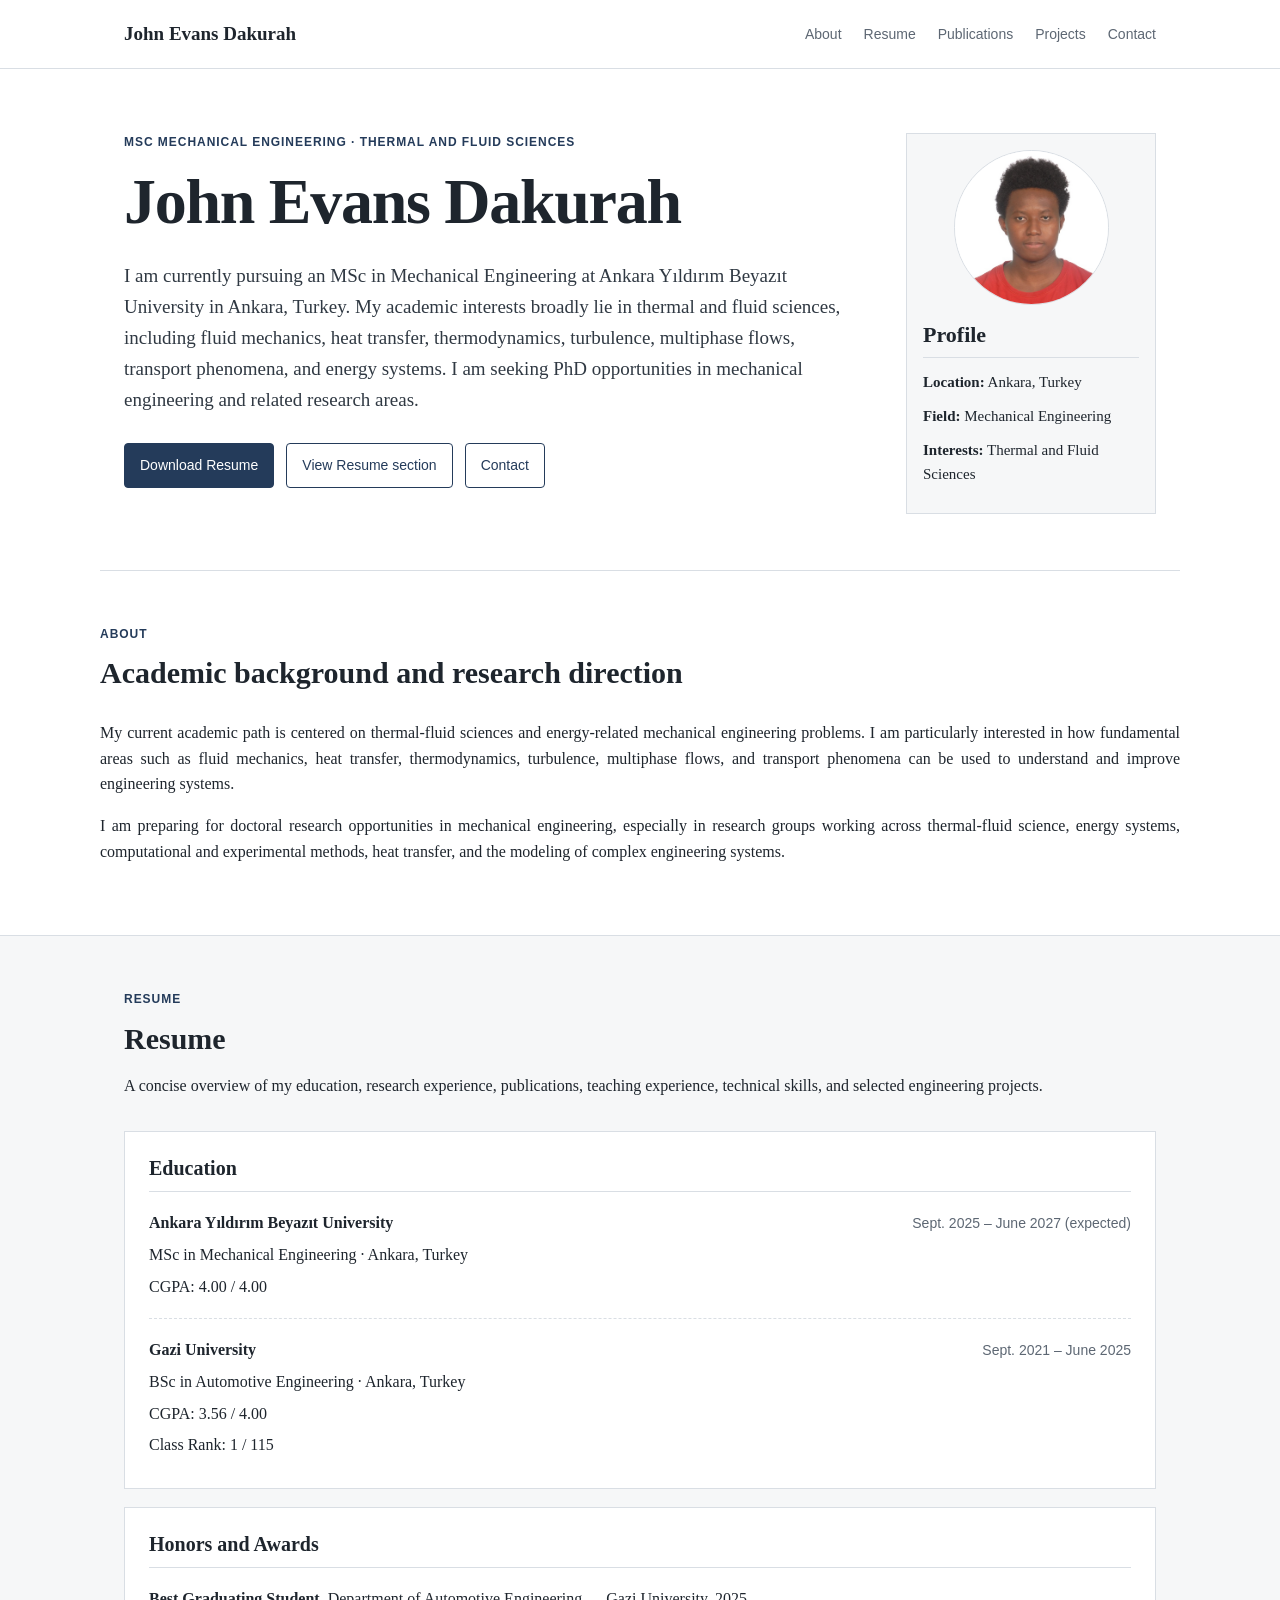
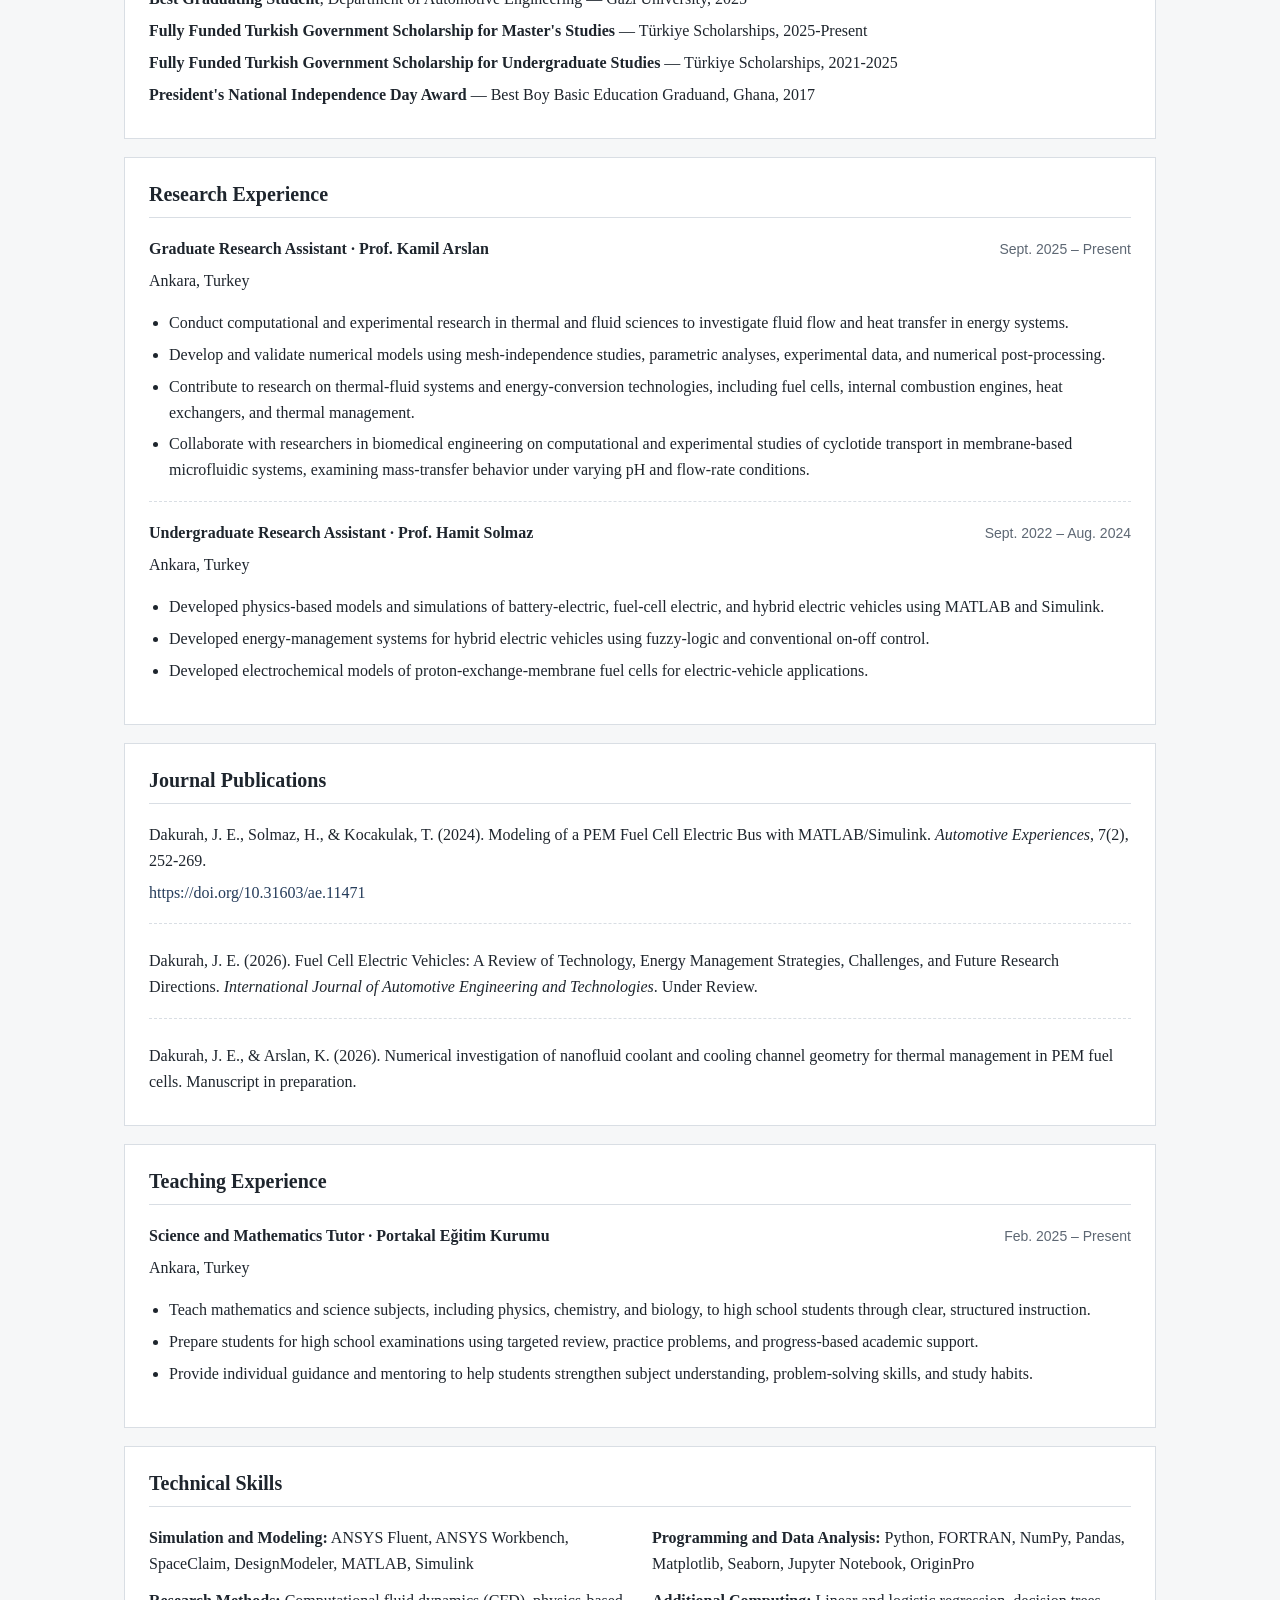
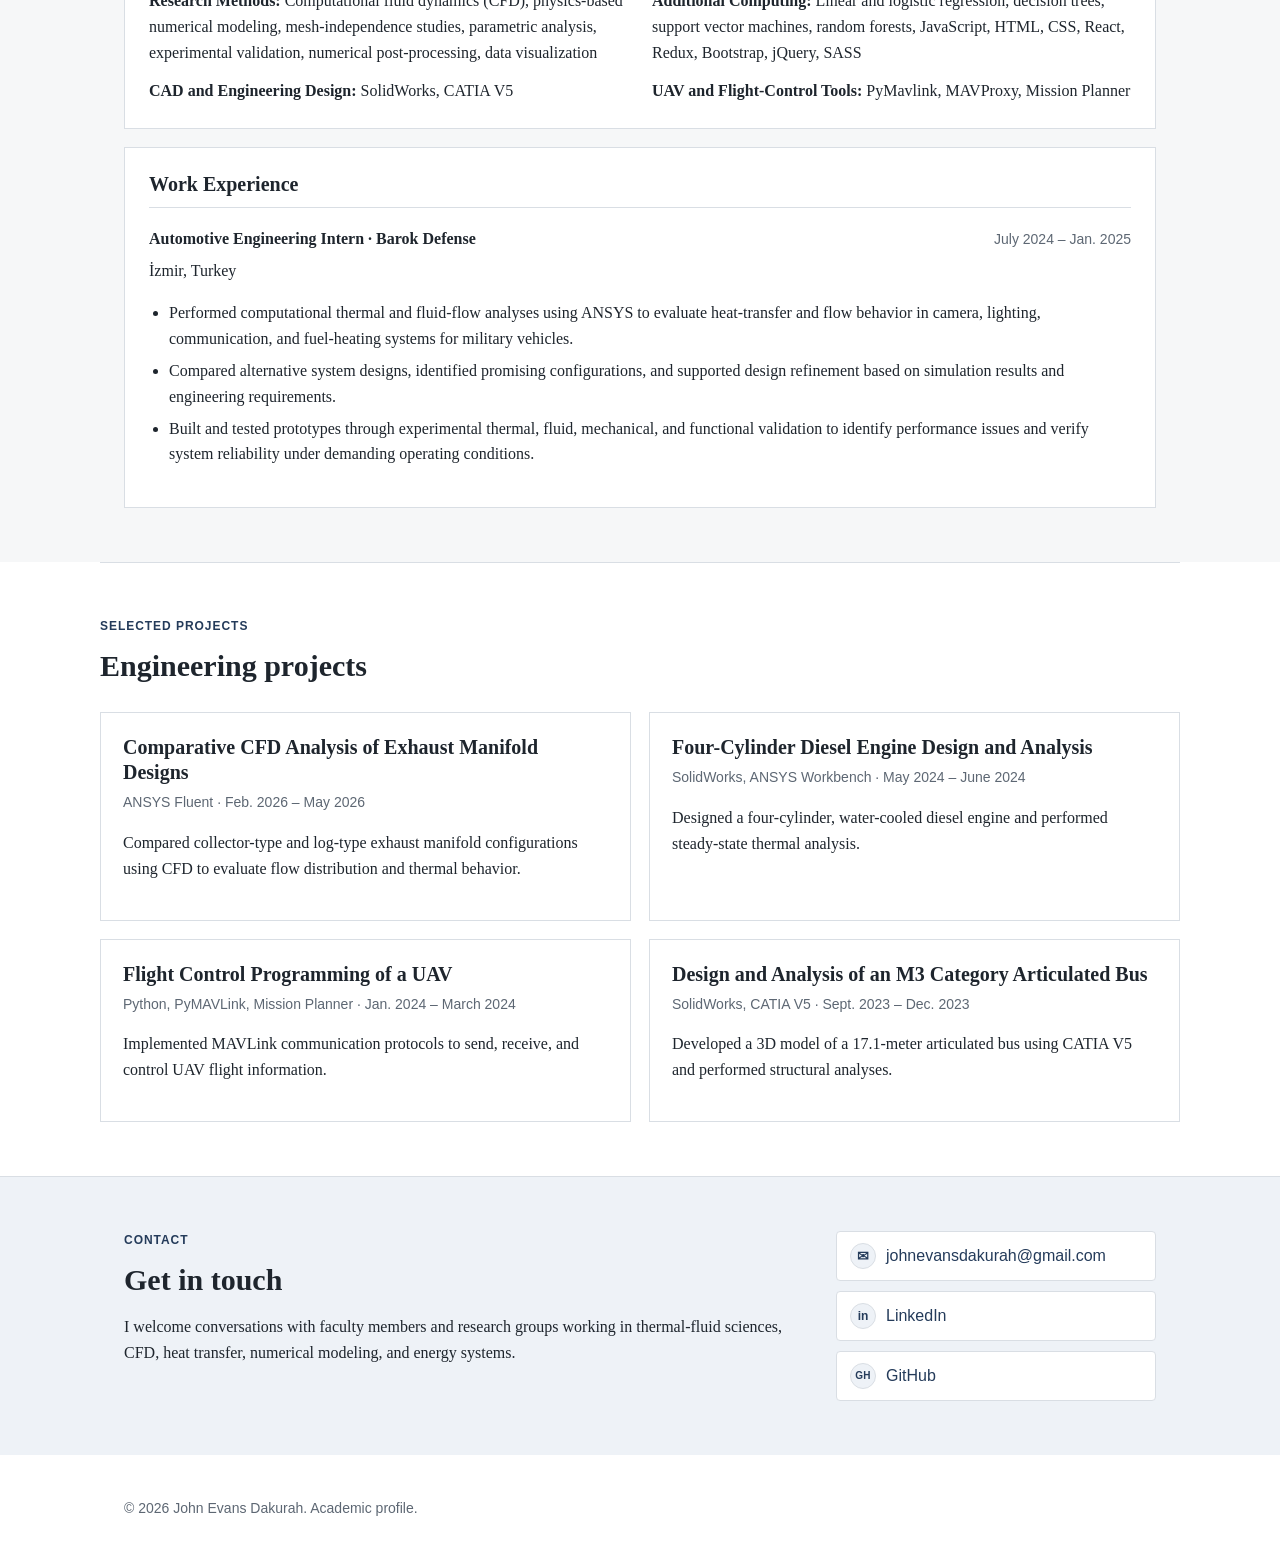
==== commit f3edb919: "Update work experience and resume" ====
--- a/index.html
+++ b/index.html
@@ -150,6 +150,7 @@
               </div>
               <p>BSc in Automotive Engineering · Ankara, Turkey</p>
               <p>CGPA: 3.56 / 4.00</p>
+              <p>Class Rank: 1 / 115</p>
             </div>
           </article>
 
@@ -157,6 +158,9 @@
             <h3>Honors and Awards</h3>
             <div class="cv-item">
               <p><strong>Best Graduating Student</strong>, Department of Automotive Engineering — Gazi University, 2025</p>
+              <p><strong>Fully Funded Turkish Government Scholarship for Master's Studies</strong> — Türkiye Scholarships, 2025-Present</p>
+              <p><strong>Fully Funded Turkish Government Scholarship for Undergraduate Studies</strong> — Türkiye Scholarships, 2021-2025</p>
+              <p><strong>President's National Independence Day Award</strong> — Best Boy Basic Education Graduand, Ghana, 2017</p>
             </div>
           </article>
 
@@ -164,7 +168,7 @@
             <h3>Research Experience</h3>
             <div class="cv-item">
               <div class="cv-topline">
-                <strong>Graduate Research Assistant · Prof. Kamil Aslan</strong>
+                <strong>Graduate Research Assistant · Prof. Kamil Arslan</strong>
                 <span>Sept. 2025 – Present</span>
               </div>
               <p>Ankara, Turkey</p>
@@ -172,6 +176,7 @@
                 <li>Conduct computational and experimental research in thermal and fluid sciences to investigate fluid flow and heat transfer in energy systems.</li>
                 <li>Develop and validate numerical models using mesh-independence studies, parametric analyses, experimental data, and numerical post-processing.</li>
                 <li>Contribute to research on thermal-fluid systems and energy-conversion technologies, including fuel cells, internal combustion engines, heat exchangers, and thermal management.</li>
+                <li>Collaborate with researchers in biomedical engineering on computational and experimental studies of cyclotide transport in membrane-based microfluidic systems, examining mass-transfer behavior under varying pH and flow-rate conditions.</li>
               </ul>
             </div>
             <div class="cv-item">
@@ -191,11 +196,14 @@
           <article class="cv-block" id="publications">
             <h3>Journal Publications</h3>
             <div class="cv-item">
-              <p>Dakurah, J. E., Solmaz, H., &amp; Kocakulak, T. (2024). Modeling of a PEM Fuel Cell Electric Bus with MATLAB/Simulink. <em>Automotive Experiences</em>, 7(2), 252–269.</p>
+              <p>Dakurah, J. E., Solmaz, H., &amp; Kocakulak, T. (2024). Modeling of a PEM Fuel Cell Electric Bus with MATLAB/Simulink. <em>Automotive Experiences</em>, 7(2), 252-269.</p>
               <p><a href="https://doi.org/10.31603/ae.11471">https://doi.org/10.31603/ae.11471</a></p>
             </div>
             <div class="cv-item">
-              <p>Dakurah, J. E. Fuel Cell Electric Vehicles: A Review of Technology, Energy Management Strategies, Challenges, and Future Research Directions. <em>International Journal of Automotive Engineering and Technologies</em>. Under review.</p>
+              <p>Dakurah, J. E. (2026). Fuel Cell Electric Vehicles: A Review of Technology, Energy Management Strategies, Challenges, and Future Research Directions. <em>International Journal of Automotive Engineering and Technologies</em>. Under Review.</p>
+            </div>
+            <div class="cv-item">
+              <p>Dakurah, J. E., &amp; Arslan, K. (2026). Numerical investigation of nanofluid coolant and cooling channel geometry for thermal management in PEM fuel cells. Manuscript in preparation.</p>
             </div>
           </article>
 
@@ -220,12 +228,12 @@
             <div class="skill-grid skill-columns">
               <div class="skill-column">
                 <p><strong>Simulation and Modeling:</strong> ANSYS Fluent, ANSYS Workbench, SpaceClaim, DesignModeler, MATLAB, Simulink</p>
-                <p><strong>Research Methods:</strong> CFD, physics-based numerical modeling, mesh-independence studies, parametric analysis, experimental validation, numerical post-processing, data visualization</p>
-                <p><strong>CAD and Engineering Design:</strong> SolidWorks, CATIA</p>
+                <p><strong>Research Methods:</strong> Computational fluid dynamics (CFD), physics-based numerical modeling, mesh-independence studies, parametric analysis, experimental validation, numerical post-processing, data visualization</p>
+                <p><strong>CAD and Engineering Design:</strong> SolidWorks, CATIA V5</p>
               </div>
               <div class="skill-column">
                 <p><strong>Programming and Data Analysis:</strong> Python, FORTRAN, NumPy, Pandas, Matplotlib, Seaborn, Jupyter Notebook, OriginPro</p>
-                <p><strong>Additional Computing:</strong> JavaScript, HTML, CSS, React, Redux, Bootstrap, jQuery, SASS; linear and logistic regression, decision trees, support vector machines, random forests</p>
+                <p><strong>Additional Computing:</strong> Linear and logistic regression, decision trees, support vector machines, random forests, JavaScript, HTML, CSS, React, Redux, Bootstrap, jQuery, SASS</p>
                 <p><strong>UAV and Flight-Control Tools:</strong> PyMavlink, MAVProxy, Mission Planner</p>
               </div>
             </div>
@@ -273,8 +281,8 @@
         </article>
         <article>
           <h3>Design and Analysis of an M3 Category Articulated Bus</h3>
-          <p class="project-meta">SolidWorks, CATIA · Sept. 2023 – Dec. 2023</p>
-          <p>Developed a 3D model of a 17.1-meter articulated bus using CATIA and performed structural analyses.</p>
+          <p class="project-meta">SolidWorks, CATIA V5 · Sept. 2023 – Dec. 2023</p>
+          <p>Developed a 3D model of a 17.1-meter articulated bus using CATIA V5 and performed structural analyses.</p>
         </article>
       </div>
     </section>
